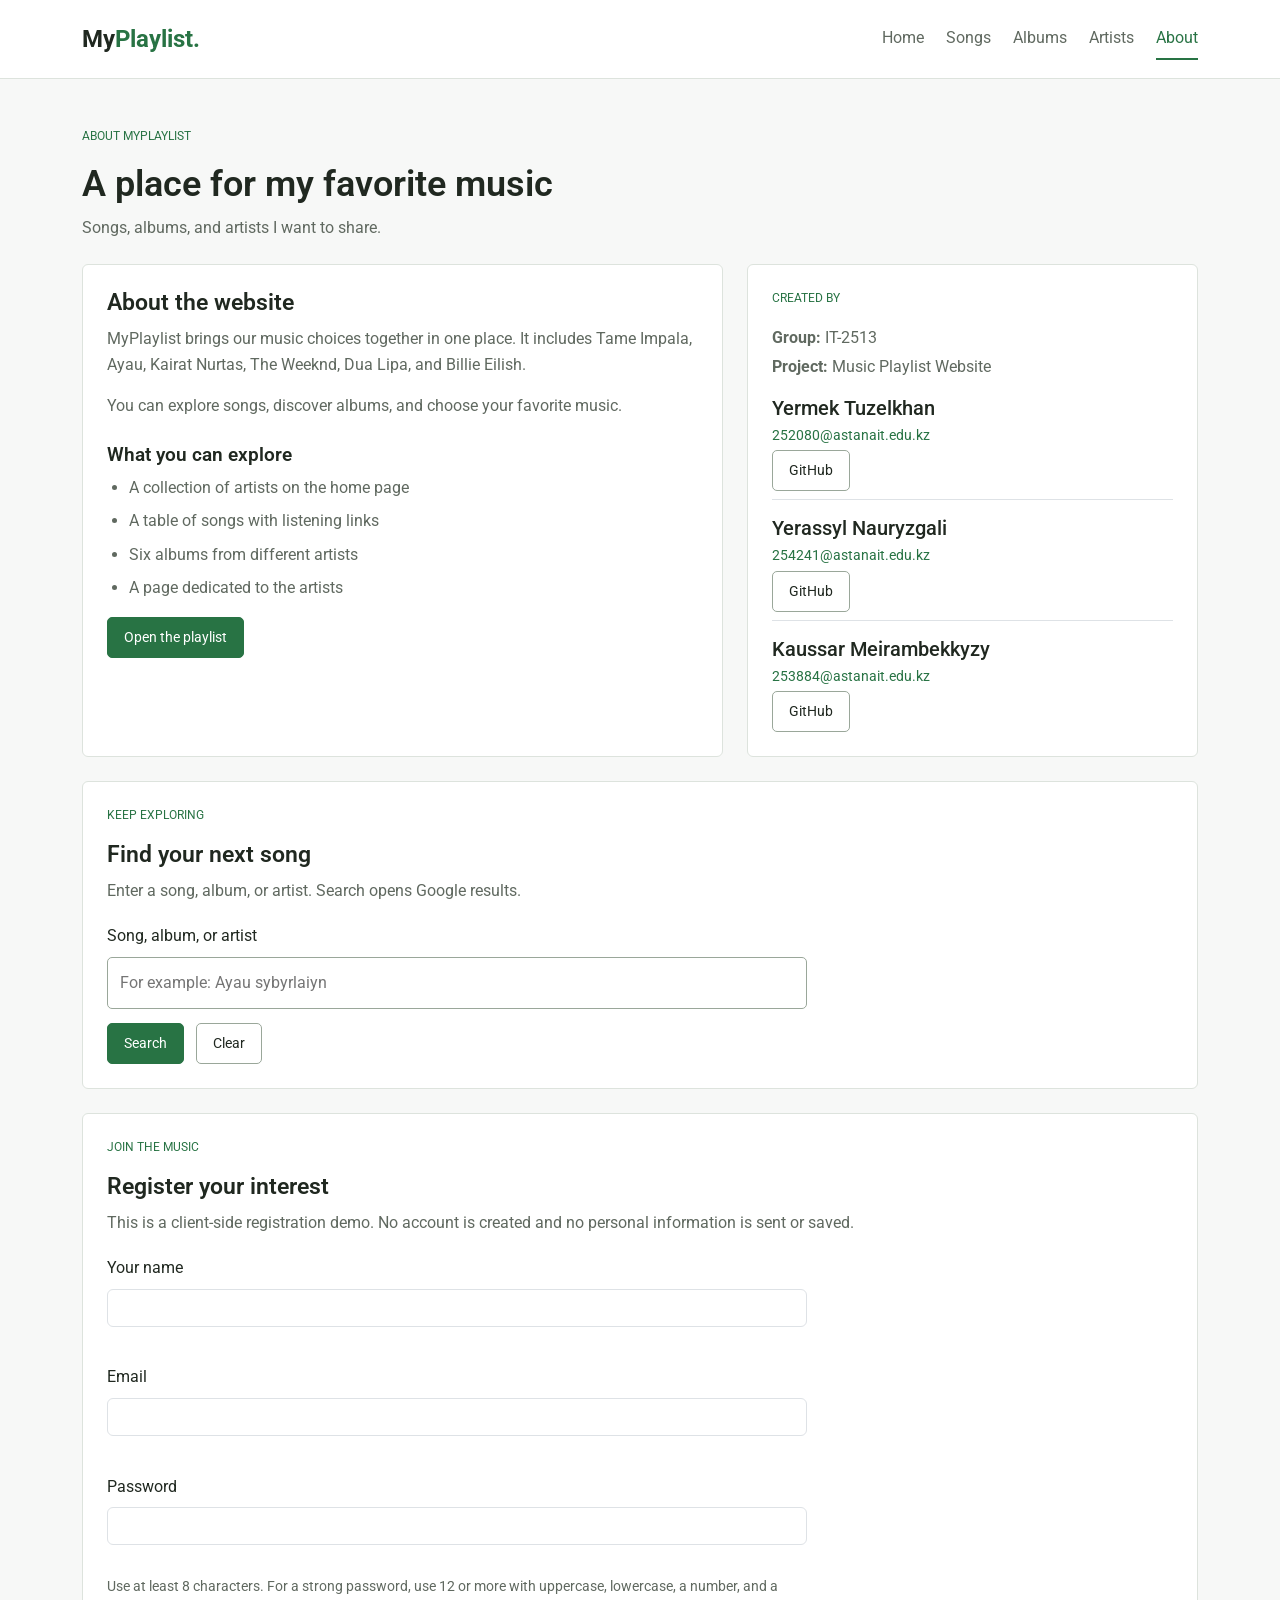
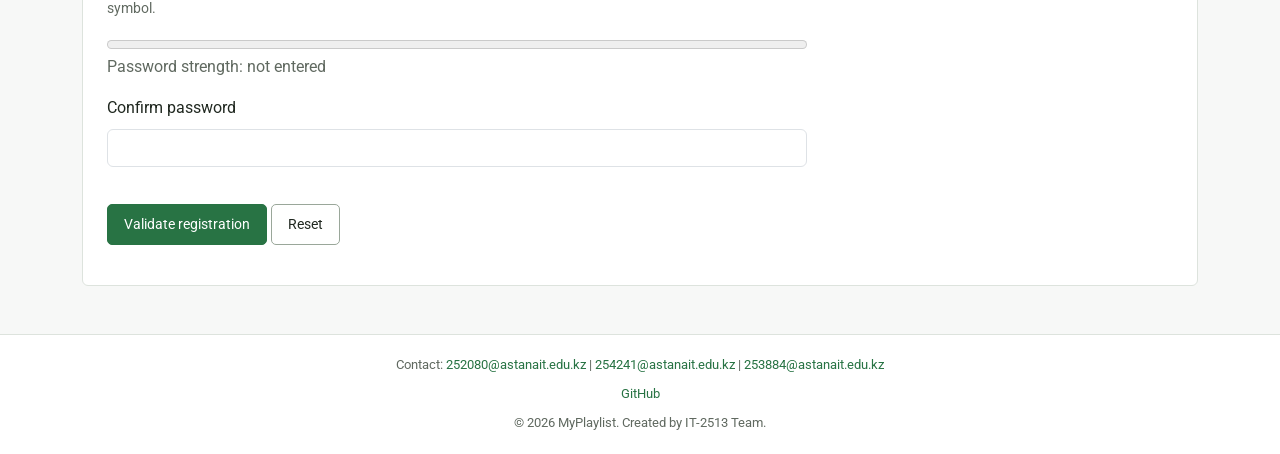
==== about.html @ 62b5f439 "first commit" ====
<!DOCTYPE html>
<html lang="en">
    <head>
        <meta charset="UTF-8">
        <meta name="viewport" content="width=device-width, initial-scale=1.0">
        <title> About | MyPlaylist </title>
        <link href="https://cdn.jsdelivr.net/npm/bootstrap@5.3.0/dist/css/bootstrap.min.css" rel="stylesheet">
        <link href="https://fonts.googleapis.com/css2?family=Roboto:wght@400;500;600;700&amp;display=swap" rel="stylesheet">
        <link href="css/style.css" rel="stylesheet">
        <link href="css/about.css" rel="stylesheet">
    <link href="css/endterm.css" rel="stylesheet">
</head>
    <body>
        <header class="header">
            <div class="container header-container">
                <a href="index.html" class="logo"> My<span>Playlist.</span> </a>
                <nav>
                    <ul class="nav-links">
                        <li>
                            <a href="index.html"> Home </a>
                        </li>
                        <li>
                            <a href="songs.html"> Songs </a>
                        </li>
                        <li>
                            <a href="albums.html"> Albums </a>
                        </li>
                        <li>
                            <a href="artists.html"> Artists </a>
                        </li>
                        <li>
                            <a href="about.html" class="active"> About </a>
                        </li>
                    </ul>
                </nav>
            </div>
        </header>
        <main class="container my-5">
            <section class="page-heading">
                <p class="small-title"> ABOUT MYPLAYLIST </p>
                <h1> A place for my favorite music </h1>
                <p> Songs, albums, and artists I want to share. </p>
            </section>
            <div class="row g-4">
                <div class="col-12 col-lg-7">
                    <section class="panel h-100">
                        <h2> About the website </h2>
                        <p> MyPlaylist brings our music choices together in one place. It includes Tame Impala, Ayau, Kairat Nurtas, The Weeknd, Dua Lipa, and Billie Eilish. </p>
                        <p> You can explore songs, discover albums, and choose your favorite music. </p>
                        <h3 class="mt-4"> What you can explore </h3>
                        <ul class="track-list">
                            <li>
                                A collection of artists on the home page
                            </li>
                            <li>
                                A table of songs with listening links
                            </li>
                            <li>
                                Six albums from different artists
                            </li>
                            <li>
                                A page dedicated to the artists
                            </li>
                        </ul>
                        <a href="songs.html" class="btn music-btn"> Open the playlist </a>
                    </section>
                </div>
                <div class="col-12 col-lg-5">
                    <aside class="panel h-100">
                        <p class="small-title"> CREATED BY </p>
                        <p class="mb-1"><strong>Group:</strong> IT-2513</p>
                        <p class="mb-3"><strong>Project:</strong> Music Playlist Website</p>
                        
                        
                        <div class="creator-item mb-3 pb-2 border-bottom">
                            <h5 class="mb-1">Yermek Tuzelkhan</h5>
                            <p class="mb-1 small text-muted">
                                <a href="mailto:252080@astanait.edu.kz">252080@astanait.edu.kz</a>
                            </p>
                            <a href="https://github.com/yTuzelkhan" target="_blank" rel="noopener noreferrer" class="btn btn-sm second-btn">GitHub</a>
                        </div>

                        
                        <div class="creator-item mb-3 pb-2 border-bottom">
                            <h5 class="mb-1">Yerassyl Nauryzgali</h5>
                            <p class="mb-1 small text-muted">
                                <a href="mailto:254241@astanait.edu.kz">254241@astanait.edu.kz</a>
                            </p>
                            <a href="https://github.com/Yerassyl077" target="_blank" rel="noopener noreferrer" class="btn btn-sm second-btn">GitHub</a>
                        </div>

                        
                        <div class="creator-item">
                            <h5 class="mb-1">Kaussar Meirambekkyzy</h5>
                            <p class="mb-1 small text-muted">
                                <a href="mailto:253884@astanait.edu.kz">253884@astanait.edu.kz</a>
                            </p>
                            <a href="https://github.com/meirambekkausar" target="_blank" rel="noopener noreferrer" class="btn btn-sm second-btn">GitHub</a>
                        </div>
                    </aside>
                </div>
            </div>
            <section class="panel section mt-4" id="music-search">
                <p class="small-title"> KEEP EXPLORING </p>
                <h2> Find your next song </h2>
                <p>Enter a song, album, or artist. Search opens Google results.</p>
                <form action="https://www.google.com/search" method="get">
                    <label for="search_query"> Song, album, or artist </label>
                    <input type="search" id="search_query" name="q" placeholder="For example: Ayau sybyrlaiyn" required>
                    <div class="form-buttons">
                        <button type="submit" class="btn music-btn"> Search </button>
                        <button type="reset" class="btn second-btn"> Clear </button>
                    </div>
                </form>
            </section>
        <section class="panel section mt-4" id="registration"><p class="small-title">JOIN THE MUSIC</p><h2>Register your interest</h2><p>This is a client-side registration demo. No account is created and no personal information is sent or saved.</p>
<form id="registration-form" novalidate><div class="mb-3"><label class="form-label" for="reg-name">Your name</label><input class="form-control" id="reg-name" name="name" type="text" autocomplete="name" required maxlength="100" aria-describedby="name-feedback"><div id="name-feedback" class="field-feedback" aria-live="polite"></div></div><div class="mb-3"><label class="form-label" for="reg-email">Email</label><input class="form-control" id="reg-email" name="email" type="email" autocomplete="email" required maxlength="254" aria-describedby="email-feedback"><div id="email-feedback" class="field-feedback" aria-live="polite"></div></div><div class="mb-3"><label class="form-label" for="reg-password">Password</label><input class="form-control" id="reg-password" name="password" type="password" autocomplete="new-password" required maxlength="128" aria-describedby="password-help password-strength password-feedback"><div id="password-feedback" class="field-feedback" aria-live="polite"></div><p id="password-help" class="small mt-2">Use at least 8 characters. For a strong password, use 12 or more with uppercase, lowercase, a number, and a symbol.</p><meter id="password-meter" min="0" max="3" value="0" aria-label="Password strength"></meter><p id="password-strength" aria-live="polite">Password strength: not entered</p></div><div class="mb-3"><label class="form-label" for="reg-confirm">Confirm password</label><input class="form-control" id="reg-confirm" name="confirm" type="password" autocomplete="new-password" required maxlength="128" aria-describedby="confirm-feedback"><div id="confirm-feedback" class="field-feedback" aria-live="polite"></div></div><button class="btn music-btn" type="submit">Validate registration</button> <button class="btn second-btn" type="reset">Reset</button><p id="registration-status" class="mt-3 mb-0" role="status"></p></form></section>
</main>
        <footer class="footer">
            <div class="container">
                <p> Contact: <a href="mailto:252080@astanait.edu.kz">252080@astanait.edu.kz</a> | <a href="mailto:254241@astanait.edu.kz">254241@astanait.edu.kz</a> | <a href="mailto:253884@astanait.edu.kz">253884@astanait.edu.kz</a> </p>
                <div class="social-links">
                    <a href="https://github.com/yTuzelkhan" target="_blank" rel="noopener noreferrer"> GitHub </a>
                </div>
                <p class="mb-0 text-center"> &copy; 2026 MyPlaylist. Created by IT-2513 Team. </p>
            </div>
        </footer>
    <script src="https://code.jquery.com/jquery-3.7.1.min.js"></script>
<script src="js/script.js"></script>
</body>
</html>
---- css/style.css ----
:root {
    --main-color: #287344;
    --text-color: #202820;
    --muted-color: #606960;
}

* {
    box-sizing: border-box;
}

body {
    margin: 0;
    font-family: "Roboto", Arial, sans-serif;
    background: #f7f8f7;
    color: var(--text-color);
    line-height: 1.6;
    min-height: 100vh;
    display: flex;
    flex-direction: column;
}

main {
    flex: 1;
}

a {
    color: var(--main-color);
    text-decoration: none;
}

a:hover {
    color: #1c5431;
    text-decoration: underline;
}

a:focus, button:focus, input:focus {
    outline: 3px solid var(--main-color);
    outline-offset: 4px;
}

h1 {
    font-size: 36px;
}

h2 {
    font-size: 23px;
}

h3 {
    font-size: 19px;
}

h1, h2, h3 {
    font-weight: 600;
    line-height: 1.25;
}

p {
    color: var(--muted-color);
}

.header {
    background: white;
    border-bottom: 1px solid #dde3dd;
    padding: 18px 0;
}

.header-container {
    display: flex;
    justify-content: space-between;
    align-items: center;
    gap: 20px;
}

.logo {
    color: var(--text-color);
    font-size: 24px;
    font-weight: bold;
}

.logo span {
    color: var(--main-color);
}

.nav-links {
    display: flex;
    gap: 22px;
    list-style: none;
    padding: 0;
    margin: 0;
    flex-wrap: wrap;
}

.nav-links a {
    color: var(--muted-color);
    padding: 7px 0;
    display: inline-block;
}

.nav-links .active {
    color: var(--main-color);
    border-bottom: 2px solid;
}

.btn {
    font-size: 14px;
    padding: 9px 16px;
    border-radius: 5px;
}

.music-btn {
    background: var(--main-color);
    color: white;
    border: 1px solid var(--main-color);
}

.music-btn:hover {
    background: #1c5431;
    color: white;
    text-decoration: none;
}

.second-btn {
    border: 1px solid #9aa79a;
    color: var(--text-color);
}

.second-btn:hover {
    background: #edf2ed;
}

.section {
    margin-top: 32px;
}

.page-heading {
    margin-bottom: 24px;
}

.panel {
    background: white;
    border: 1px solid #dde3dd;
    border-radius: 6px;
    padding: 24px;
}

.footer {
    border-top: 1px solid #dde3dd;
    padding: 20px 0;
    text-align: center;
    font-size: 13px;
    background: white;
}

.footer p {
    margin-bottom: 8px;
}

.social-links {
    display: flex;
    justify-content: center;
    gap: 20px;
    margin-bottom: 8px;
}

@media (max-width: 991px) {
    .header-container {
        flex-direction: column;
        gap: 10px;
    }
}

@media (max-width: 575px) {
    .nav-links {
        justify-content: center;
        gap: 14px;
        font-size: 14px;
    }

    h1 {
        font-size: 30px;
    }

    .panel {
        padding: 16px;
    }
}
---- css/about.css ----
.small-title {
    color: var(--main-color);
    font-size: 12px;
}

.track-list {
    padding-left: 22px;
    color: var(--muted-color);
}

.track-list li {
    margin: 8px 0;
}

form {
    max-width: 700px;
    margin-top: 20px;
}

label {
    display: block;
    margin-bottom: 8px;
}

input {
    width: 100%;
    padding: 12px;
    border: 1px solid #9aa79a;
    border-radius: 5px;
    font: inherit;
}

.form-buttons {
    display: flex;
    gap: 12px;
    margin-top: 14px;
}
---- css/endterm.css ----
.filter-buttons { display:flex; flex-wrap:wrap; gap:8px; }
.form-control, .form-select { max-width:100%; }
.table-actions { display:flex; gap:8px; }
.delete-btn { border:1px solid #a92727; color:#a92727; }
.delete-btn:hover { background:#a92727; color:white; }
.error-text, .field-feedback.error-text { color:#a42020; }
.field-feedback { font-size:.9rem; color:#226339; min-height:1.5em; }
meter { display:block; width:100%; height:18px; }
.gallery-trigger { display:block; padding:0; border:0; width:100%; background:transparent; cursor:zoom-in; overflow:hidden; }
.gallery-trigger img { transition:transform .2s; }
.gallery-trigger:hover img { transform:scale(1.035); }
#album-gallery { display:flex; flex-wrap:wrap; margin-left:0; margin-right:0; }
#album-gallery .music-card { padding:0; margin-top:0; }
#album-gallery { gap:24px; }
#album-gallery .col { flex:0 0 calc(33.333% - 16px); width:calc(33.333% - 16px); }
dialog { border:0; border-radius:10px; padding:24px; width:min(700px,94vw); max-height:94vh; overflow:auto; }
dialog::backdrop { background:rgba(10,20,12,.85); }
.lightbox-content { display:flex; flex-direction:column; gap:16px; }
#close-lightbox { align-self:flex-end; }
#lightbox-image { width:100%; height: min(55vh,500px); object-fit:contain; background:#edf2ed; }
#lightbox-caption { text-align:center; padding:12px; }
.gallery-open { overflow:hidden; }
caption { caption-side:top; }
@media(max-width:991px) { #album-gallery .col { flex-basis:calc(50% - 12px); width:calc(50% - 12px); } }
@media(max-width:575px) { #album-gallery .col { flex-basis:100%; width:100%; } .table-actions { flex-direction:column; } dialog { padding:16px; } }
@media(prefers-reduced-motion:reduce) { .gallery-trigger img { transition:none; } }
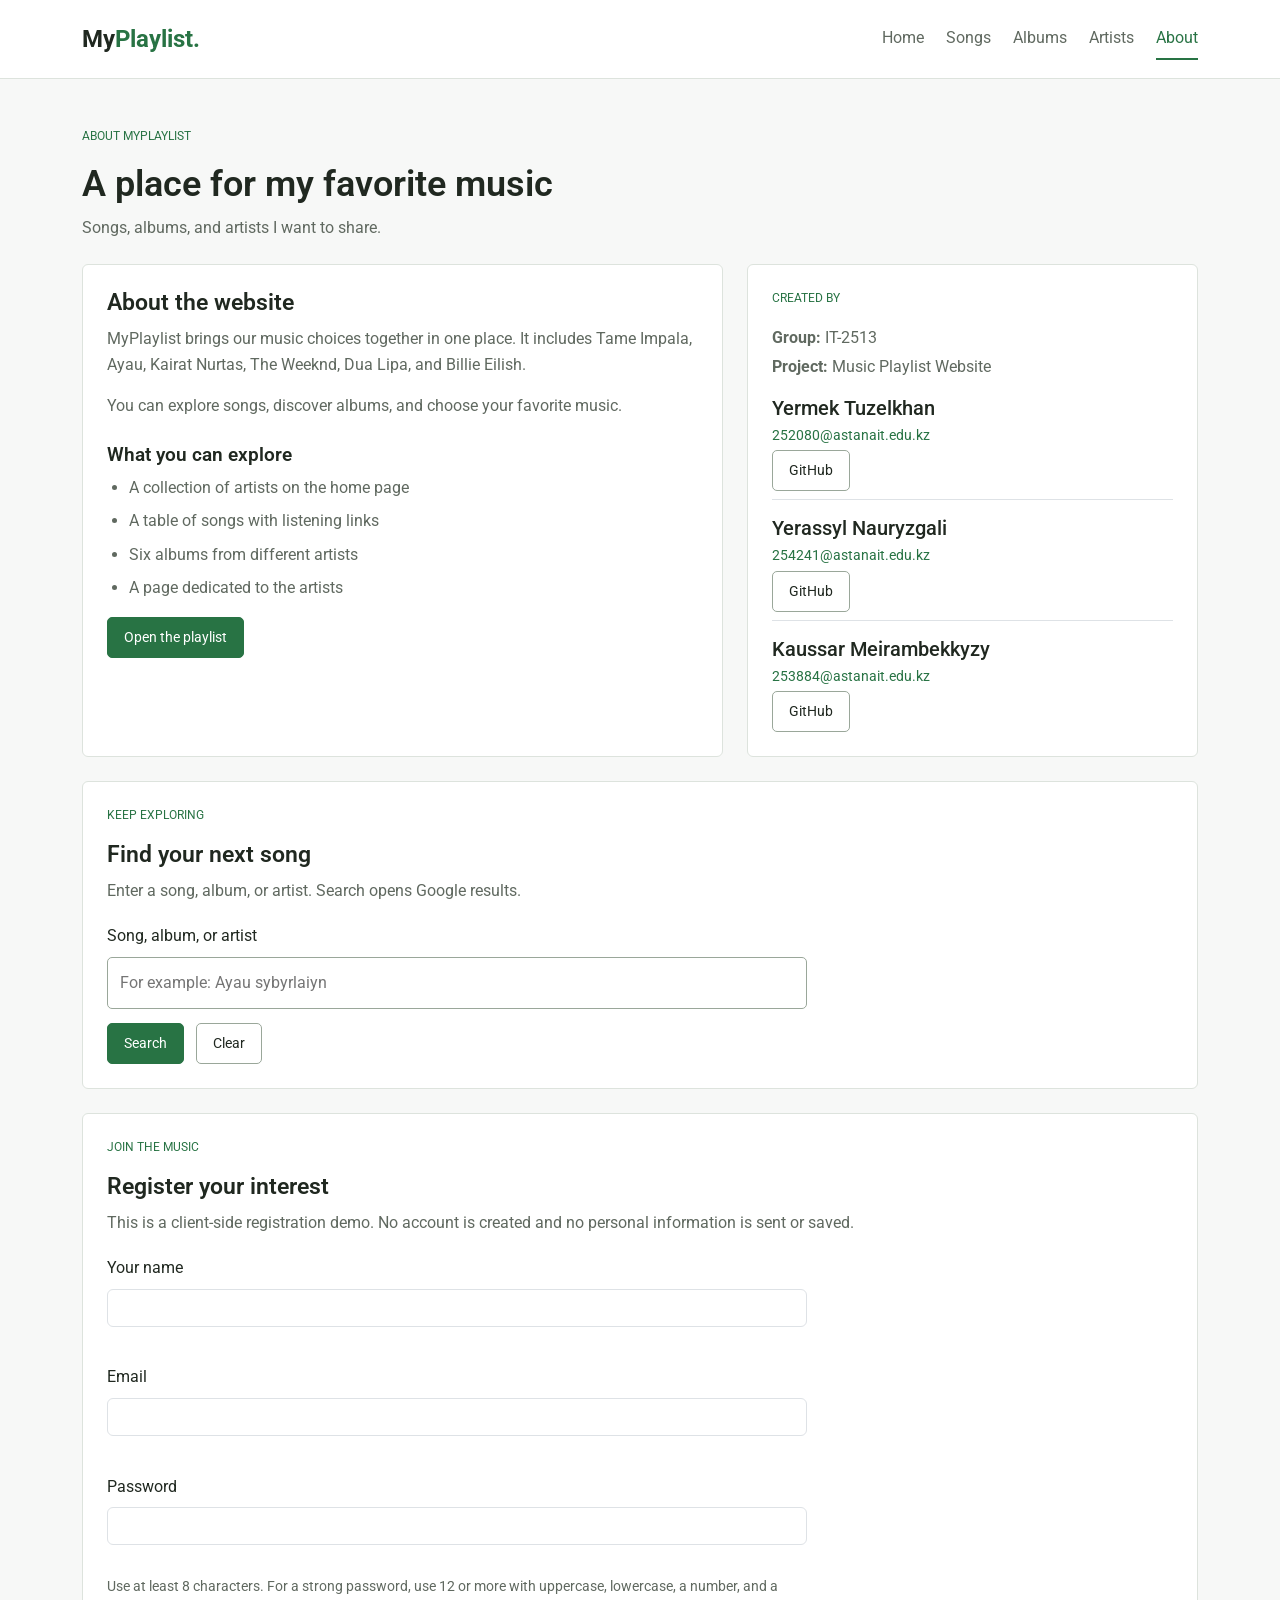
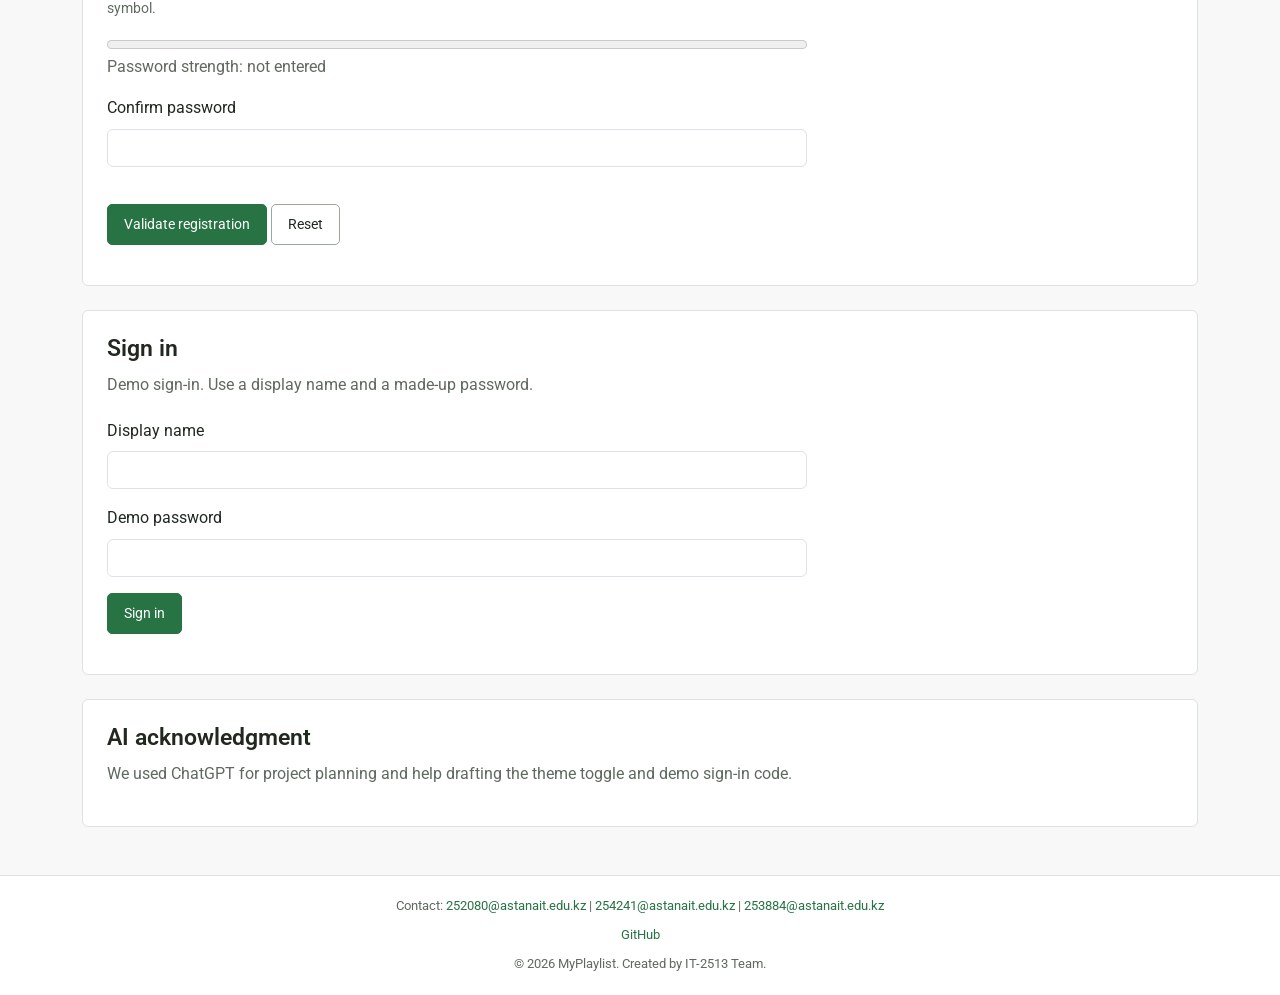
==== commit 2998af04: "Add demo sign-in form and AI acknowledgment" ====
--- a/about.html
+++ b/about.html
@@ -115,6 +115,29 @@
             </section>
         <section class="panel section mt-4" id="registration"><p class="small-title">JOIN THE MUSIC</p><h2>Register your interest</h2><p>This is a client-side registration demo. No account is created and no personal information is sent or saved.</p>
 <form id="registration-form" novalidate><div class="mb-3"><label class="form-label" for="reg-name">Your name</label><input class="form-control" id="reg-name" name="name" type="text" autocomplete="name" required maxlength="100" aria-describedby="name-feedback"><div id="name-feedback" class="field-feedback" aria-live="polite"></div></div><div class="mb-3"><label class="form-label" for="reg-email">Email</label><input class="form-control" id="reg-email" name="email" type="email" autocomplete="email" required maxlength="254" aria-describedby="email-feedback"><div id="email-feedback" class="field-feedback" aria-live="polite"></div></div><div class="mb-3"><label class="form-label" for="reg-password">Password</label><input class="form-control" id="reg-password" name="password" type="password" autocomplete="new-password" required maxlength="128" aria-describedby="password-help password-strength password-feedback"><div id="password-feedback" class="field-feedback" aria-live="polite"></div><p id="password-help" class="small mt-2">Use at least 8 characters. For a strong password, use 12 or more with uppercase, lowercase, a number, and a symbol.</p><meter id="password-meter" min="0" max="3" value="0" aria-label="Password strength"></meter><p id="password-strength" aria-live="polite">Password strength: not entered</p></div><div class="mb-3"><label class="form-label" for="reg-confirm">Confirm password</label><input class="form-control" id="reg-confirm" name="confirm" type="password" autocomplete="new-password" required maxlength="128" aria-describedby="confirm-feedback"><div id="confirm-feedback" class="field-feedback" aria-live="polite"></div></div><button class="btn music-btn" type="submit">Validate registration</button> <button class="btn second-btn" type="reset">Reset</button><p id="registration-status" class="mt-3 mb-0" role="status"></p></form></section>
+            <section class="panel mt-4" id="sign-in">
+    <h2>Sign in</h2>
+    <p>Demo sign-in. Use a display name and a made-up password.</p>
+    <form id="sign-in-form">
+        <div class="mb-3">
+            <label for="sign-in-name" class="form-label">Display name</label>
+            <input id="sign-in-name" class="form-control" type="text"
+                   required minlength="2" maxlength="40">
+        </div>
+        <div class="mb-3">
+            <label for="sign-in-password" class="form-label">Demo password</label>
+            <input id="sign-in-password" class="form-control" type="password"
+                   required minlength="8" maxlength="100" autocomplete="new-password">
+        </div>
+        <button type="submit" class="btn music-btn">Sign in</button>
+    </form>
+    <p id="sign-in-status" class="mt-3 mb-0" role="status"></p>
+</section>
+
+<section class="panel mt-4">
+    <h2>AI acknowledgment</h2>
+    <p>We used ChatGPT for project planning and help drafting the theme toggle and demo sign-in code.</p>
+</section>
 </main>
         <footer class="footer">
             <div class="container">
--- a/css/endterm.css
+++ b/css/endterm.css
@@ -25,3 +25,101 @@
 @media(max-width:991px) { #album-gallery .col { flex-basis:calc(50% - 12px); width:calc(50% - 12px); } }
 @media(max-width:575px) { #album-gallery .col { flex-basis:100%; width:100%; } .table-actions { flex-direction:column; } dialog { padding:16px; } }
 @media(prefers-reduced-motion:reduce) { .gallery-trigger img { transition:none; } }
+#lightbox-image {
+  cursor: zoom-in;
+  transition: transform 0.25s ease-in-out;
+}
+
+#lightbox-image.zoomed {
+  cursor: zoom-out;
+  transform: scale(1.25);
+  box-shadow: 0 10px 30px rgba(0, 0, 0, 0.4);
+}
+
+.gallery-trigger {
+  border: none;
+  background: transparent;
+  padding: 0;
+  border-radius: 8px;
+  overflow: hidden;
+  display: block;
+}
+
+.gallery-trigger img {
+  transition: transform 0.3s ease, filter 0.3s ease;
+}
+
+.gallery-trigger:hover img {
+  transform: scale(1.05);
+  filter: brightness(1.08);
+}
+.account-controls {
+    display: flex;
+    flex-wrap: wrap;
+    align-items: center;
+    justify-content: center;
+    gap: 8px;
+}
+
+.account-controls [hidden] {
+    display: none !important;
+}
+
+html[data-bs-theme="dark"] {
+    color-scheme: dark;
+    --main-color: #8fdda9;
+    --text-color: #ecf3ed;
+    --muted-color: #b5c7b9;
+    --dark-surface: #1c2921;
+    --dark-border: #425648;
+}
+
+html[data-bs-theme="dark"] body {
+    background: #111a15;
+}
+
+[data-bs-theme="dark"] :is(.header, .footer, .panel, .music-card, dialog) {
+    background-color: var(--dark-surface);
+    color: var(--text-color);
+    border-color: var(--dark-border);
+}
+
+[data-bs-theme="dark"] :is(#home, .song-table td, .song-table th) {
+    border-color: var(--dark-border);
+}
+
+[data-bs-theme="dark"] :is(.playlist-count, .song-table th, .song-table tr:nth-child(even), #lightbox-image) {
+    background-color: #26392e;
+}
+
+[data-bs-theme="dark"] :is(.song-table tr:hover, .second-btn:hover) {
+    background-color: #30483a;
+    color: var(--text-color);
+}
+
+[data-bs-theme="dark"] a:hover {
+    color: #b4efc8;
+}
+
+[data-bs-theme="dark"] .music-btn {
+    background: #8fdda9;
+    border-color: #8fdda9;
+    color: #102217;
+}
+
+[data-bs-theme="dark"] .music-btn:hover {
+    background: #b4efc8;
+    color: #102217;
+}
+
+[data-bs-theme="dark"] .field-feedback {
+    color: #a6e8bc;
+}
+
+[data-bs-theme="dark"] :is(.delete-btn, .error-text, .field-feedback.error-text) {
+    color: #ffb3b3;
+}
+
+[data-bs-theme="dark"] .delete-btn:hover {
+    color: white;
+}
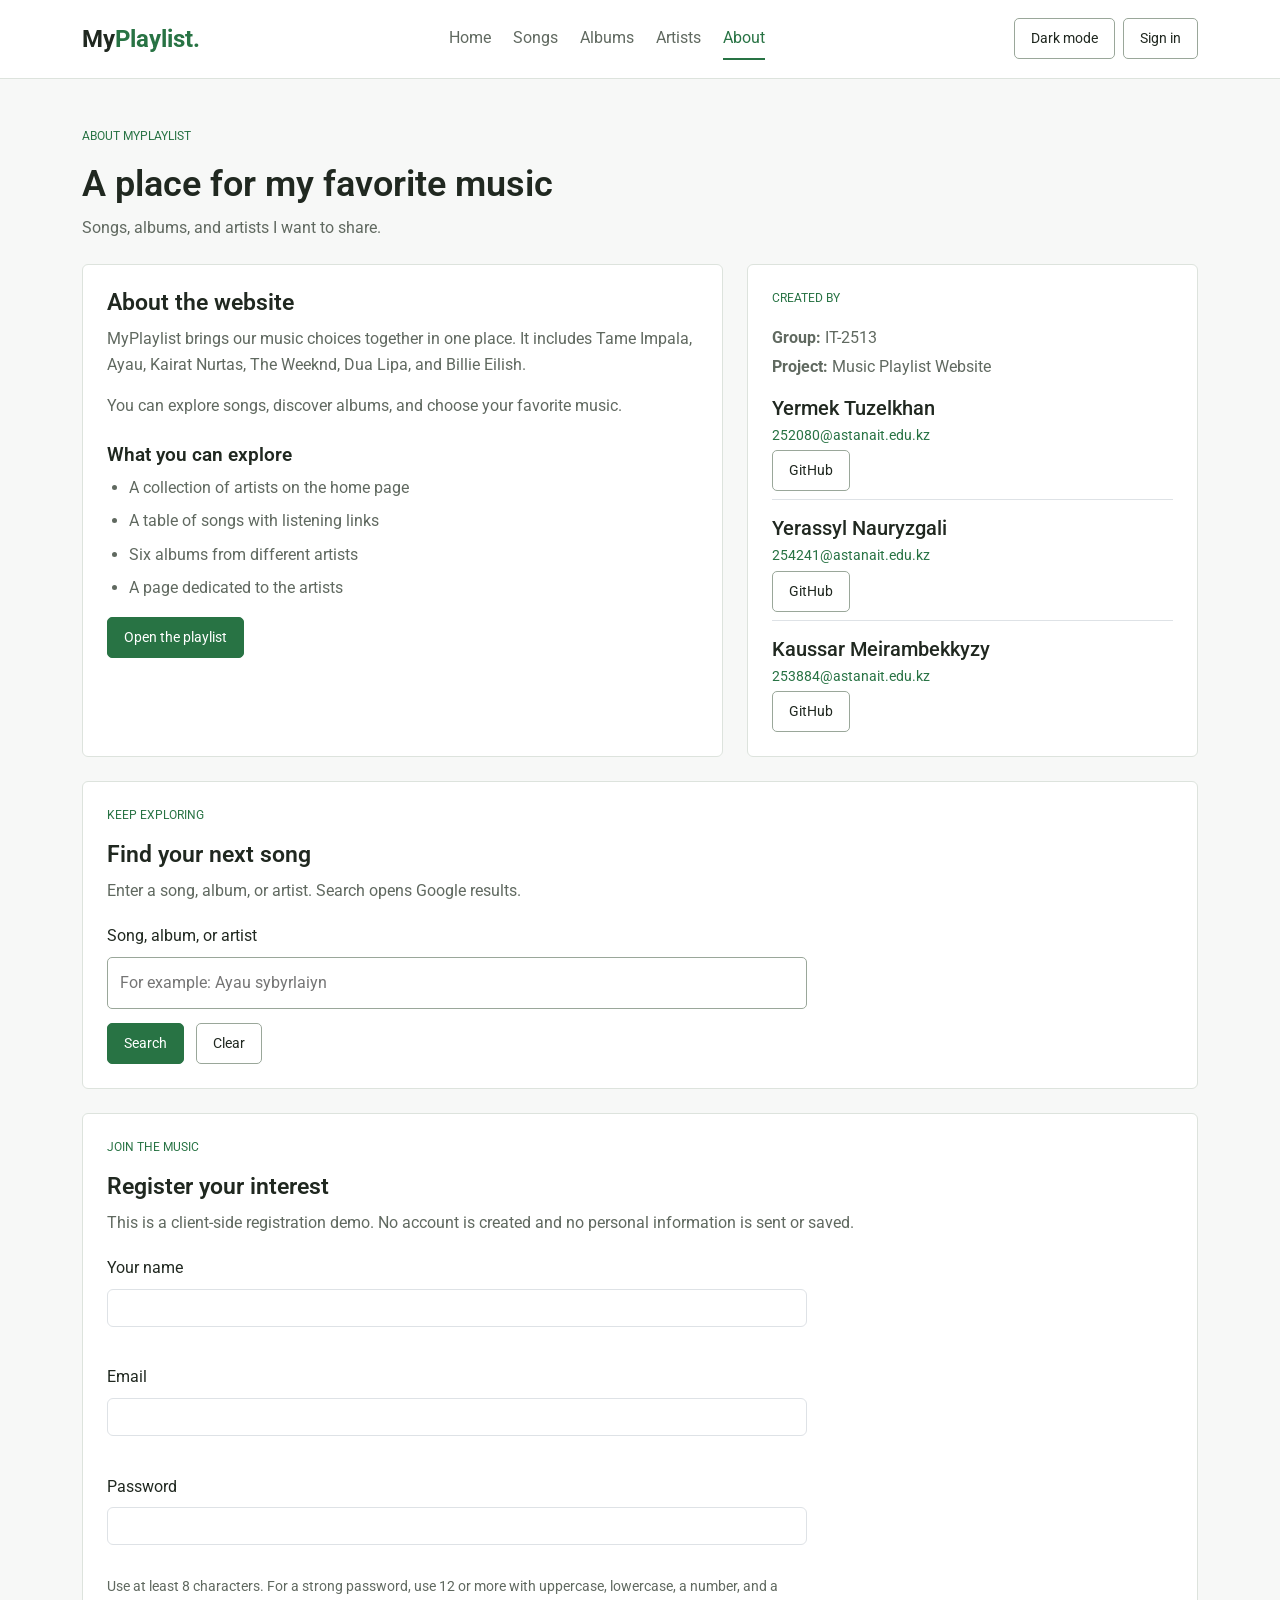
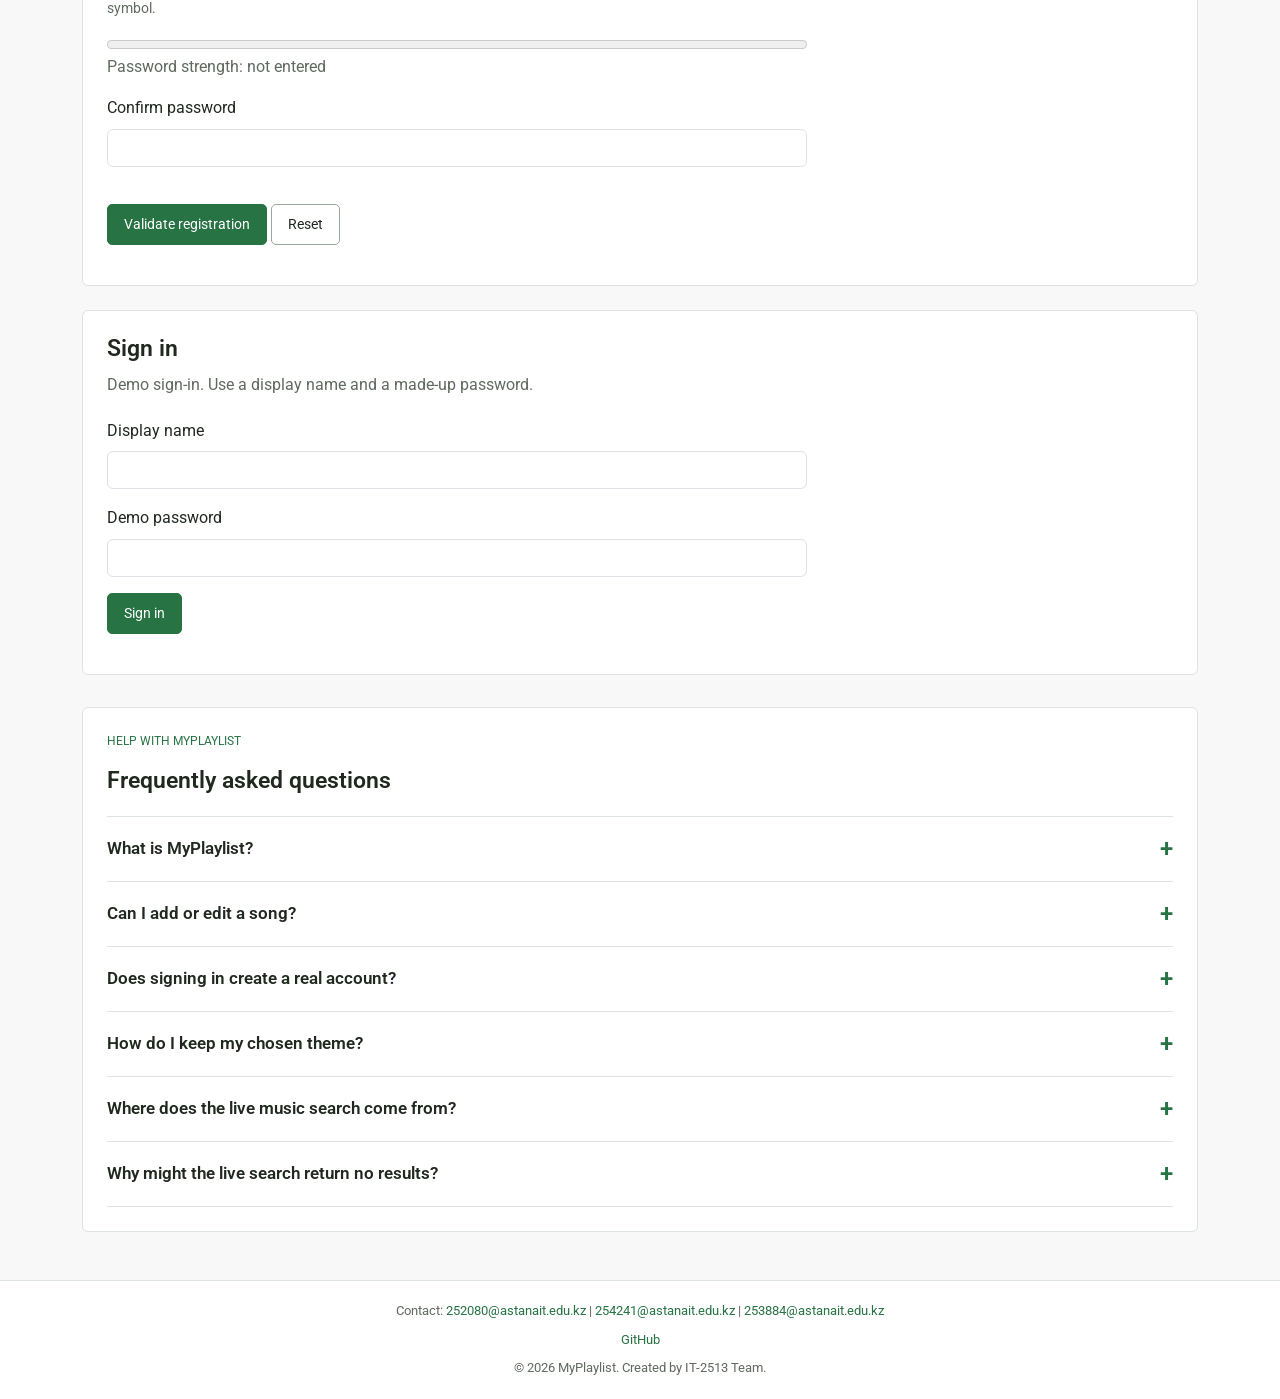
==== commit 72003050: "Обновить README.md, добавить раздел с финальными дополнениями; добавить FAQ в about.html и songs.htm" ====
--- a/about.html
+++ b/about.html
@@ -9,6 +9,7 @@
         <link href="css/style.css" rel="stylesheet">
         <link href="css/about.css" rel="stylesheet">
     <link href="css/endterm.css" rel="stylesheet">
+    <link href="css/final-additions.css" rel="stylesheet">
 </head>
     <body>
         <header class="header">
@@ -133,10 +134,35 @@
     </form>
     <p id="sign-in-status" class="mt-3 mb-0" role="status"></p>
 </section>
-
-<section class="panel mt-4">
-    <h2>AI acknowledgment</h2>
-    <p>We used ChatGPT for project planning and help drafting the theme toggle and demo sign-in code.</p>
+<section class="panel section" id="faq" aria-labelledby="faq-title">
+  <p class="small-title">HELP WITH MYPLAYLIST</p>
+  <h2 id="faq-title">Frequently asked questions</h2>
+  <div class="faq-list">
+    <article class="faq-item">
+      <h3><button class="faq-question" id="faq-question-1" type="button" aria-expanded="false" aria-controls="faq-answer-1">What is MyPlaylist?<span class="faq-indicator" aria-hidden="true">+</span></button></h3>
+      <div class="faq-answer" id="faq-answer-1" role="region" aria-labelledby="faq-question-1"><p>MyPlaylist is our group music project. Explore our favorite songs, browse six artists and album selections, or search the iTunes catalog for something new.</p></div>
+    </article>
+    <article class="faq-item">
+      <h3><button class="faq-question" id="faq-question-2" type="button" aria-expanded="false" aria-controls="faq-answer-2">Can I add or edit a song?<span class="faq-indicator" aria-hidden="true">+</span></button></h3>
+      <div class="faq-answer" id="faq-answer-2" role="region" aria-labelledby="faq-question-2"><p>Yes. Open Songs, choose Add a song, and enter a title, artist, genre, and optional HTTPS listening link. Use Edit or Delete beside a track to change the playlist. These playlist edits last until you reload the page.</p></div>
+    </article>
+    <article class="faq-item">
+      <h3><button class="faq-question" id="faq-question-3" type="button" aria-expanded="false" aria-controls="faq-answer-3">Does signing in create a real account?<span class="faq-indicator" aria-hidden="true">+</span></button></h3>
+      <div class="faq-answer" id="faq-answer-3" role="region" aria-labelledby="faq-question-3"><p>No. This is a browser-only sign-in demonstration. It saves your display name on this device so you stay signed in after refreshing. It does not verify an account or save your demo password. Use a made-up password.</p></div>
+    </article>
+    <article class="faq-item">
+      <h3><button class="faq-question" id="faq-question-4" type="button" aria-expanded="false" aria-controls="faq-answer-4">How do I keep my chosen theme?<span class="faq-indicator" aria-hidden="true">+</span></button></h3>
+      <div class="faq-answer" id="faq-answer-4" role="region" aria-labelledby="faq-question-4"><p>Use Dark mode or Light mode in the header. Your browser saves the selection in localStorage and applies it on every page and after a refresh.</p></div>
+    </article>
+    <article class="faq-item">
+      <h3><button class="faq-question" id="faq-question-5" type="button" aria-expanded="false" aria-controls="faq-answer-5">Where does the live music search come from?<span class="faq-indicator" aria-hidden="true">+</span></button></h3>
+      <div class="faq-answer" id="faq-answer-5" role="region" aria-labelledby="faq-question-5"><p>The Songs page uses the public iTunes Search API. Submit an artist or song title to load real catalog data. Filter the returned results by genre or open a track in Apple Music. A network connection is required for this search.</p></div>
+    </article>
+    <article class="faq-item">
+      <h3><button class="faq-question" id="faq-question-6" type="button" aria-expanded="false" aria-controls="faq-answer-6">Why might the live search return no results?<span class="faq-indicator" aria-hidden="true">+</span></button></h3>
+      <div class="faq-answer" id="faq-answer-6" role="region" aria-labelledby="faq-question-6"><p>The catalog may not include that artist or title in the selected storefront. Try a shorter title or the artist name. If the service is unavailable, a message and Try again button appear; the local playlist still works.</p></div>
+    </article>
+  </div>
 </section>
 </main>
         <footer class="footer">
@@ -150,5 +176,6 @@
         </footer>
     <script src="https://code.jquery.com/jquery-3.7.1.min.js"></script>
 <script src="js/script.js"></script>
+<script src="js/faq.js"></script>
 </body>
 </html>
--- a/css/final-additions.css
+++ b/css/final-additions.css
@@ -0,0 +1,32 @@
+[hidden] { display: none !important; }
+.api-search-form { display: flex; align-items: end; gap: 12px; max-width: 720px; }
+.api-query-field { flex: 1; min-width: 0; }
+.api-filter { max-width: 330px; margin-top: 24px; }
+.api-suggestions { margin-top: 18px; }
+.api-status { margin: 22px 0 16px; }
+.api-results { display: grid; grid-template-columns: repeat(3, minmax(0, 1fr)); gap: 16px; }
+.api-track { padding: 20px; border: 1px solid #dde3dd; border-radius: 6px; display: flex; flex-direction: column; align-items: start; overflow-wrap: anywhere; }
+.api-track h3 { font-size: 19px; }
+.api-track p { margin-bottom: 8px; }
+.api-track .btn { margin-top: auto; }
+.api-artist { color: var(--text-color); font-weight: 500; }
+#discover .small-title { color: var(--main-color); font-size: 12px; }
+#discover :is(input, select, button) { min-height: 42px; }
+#discover button:disabled { cursor: wait; opacity: .65; }
+.faq-list { margin-top: 20px; }
+.faq-item { border-top: 1px solid #dde3dd; }
+.faq-item:last-child { border-bottom: 1px solid #dde3dd; }
+.faq-item h3 { margin: 0; }
+.faq-question { display: flex; justify-content: space-between; align-items: center; gap: 20px; width: 100%; padding: 20px 0; border: 0; background: transparent; color: var(--text-color); text-align: left; font: inherit; font-size: 17px; cursor: pointer; }
+.faq-indicator { color: var(--main-color); font-size: 24px; flex-shrink: 0; line-height: 1; }
+.faq-answer { padding: 0 32px 6px 0; }
+.faq-answer p { margin-bottom: 16px; }
+[data-bs-theme="dark"] :is(.api-track, .faq-item) { border-color: var(--dark-border); }
+@media (max-width: 991px) {
+  .api-results { grid-template-columns: repeat(2, minmax(0, 1fr)); }
+}
+@media (max-width: 575px) {
+  .api-search-form { flex-direction: column; align-items: stretch; }
+  .api-results { grid-template-columns: 1fr; }
+  .faq-question { font-size: 16px; }
+}
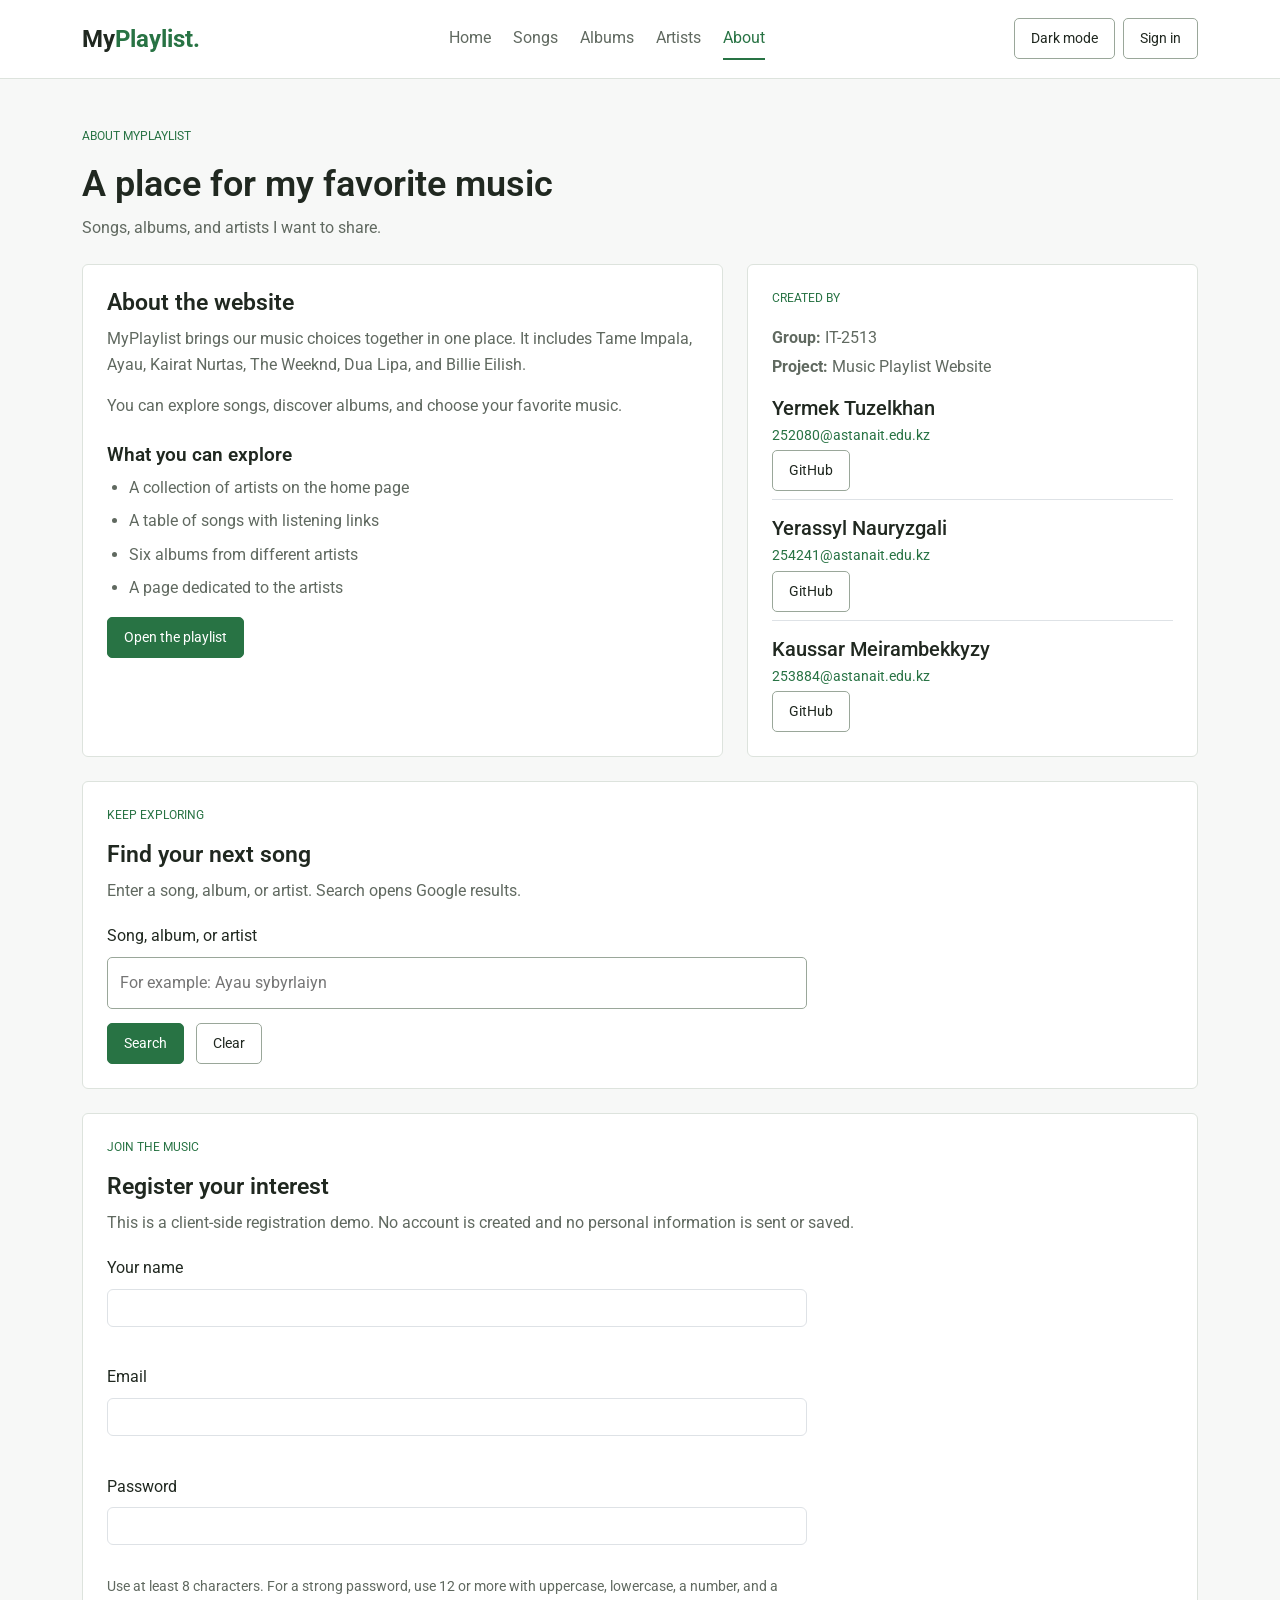
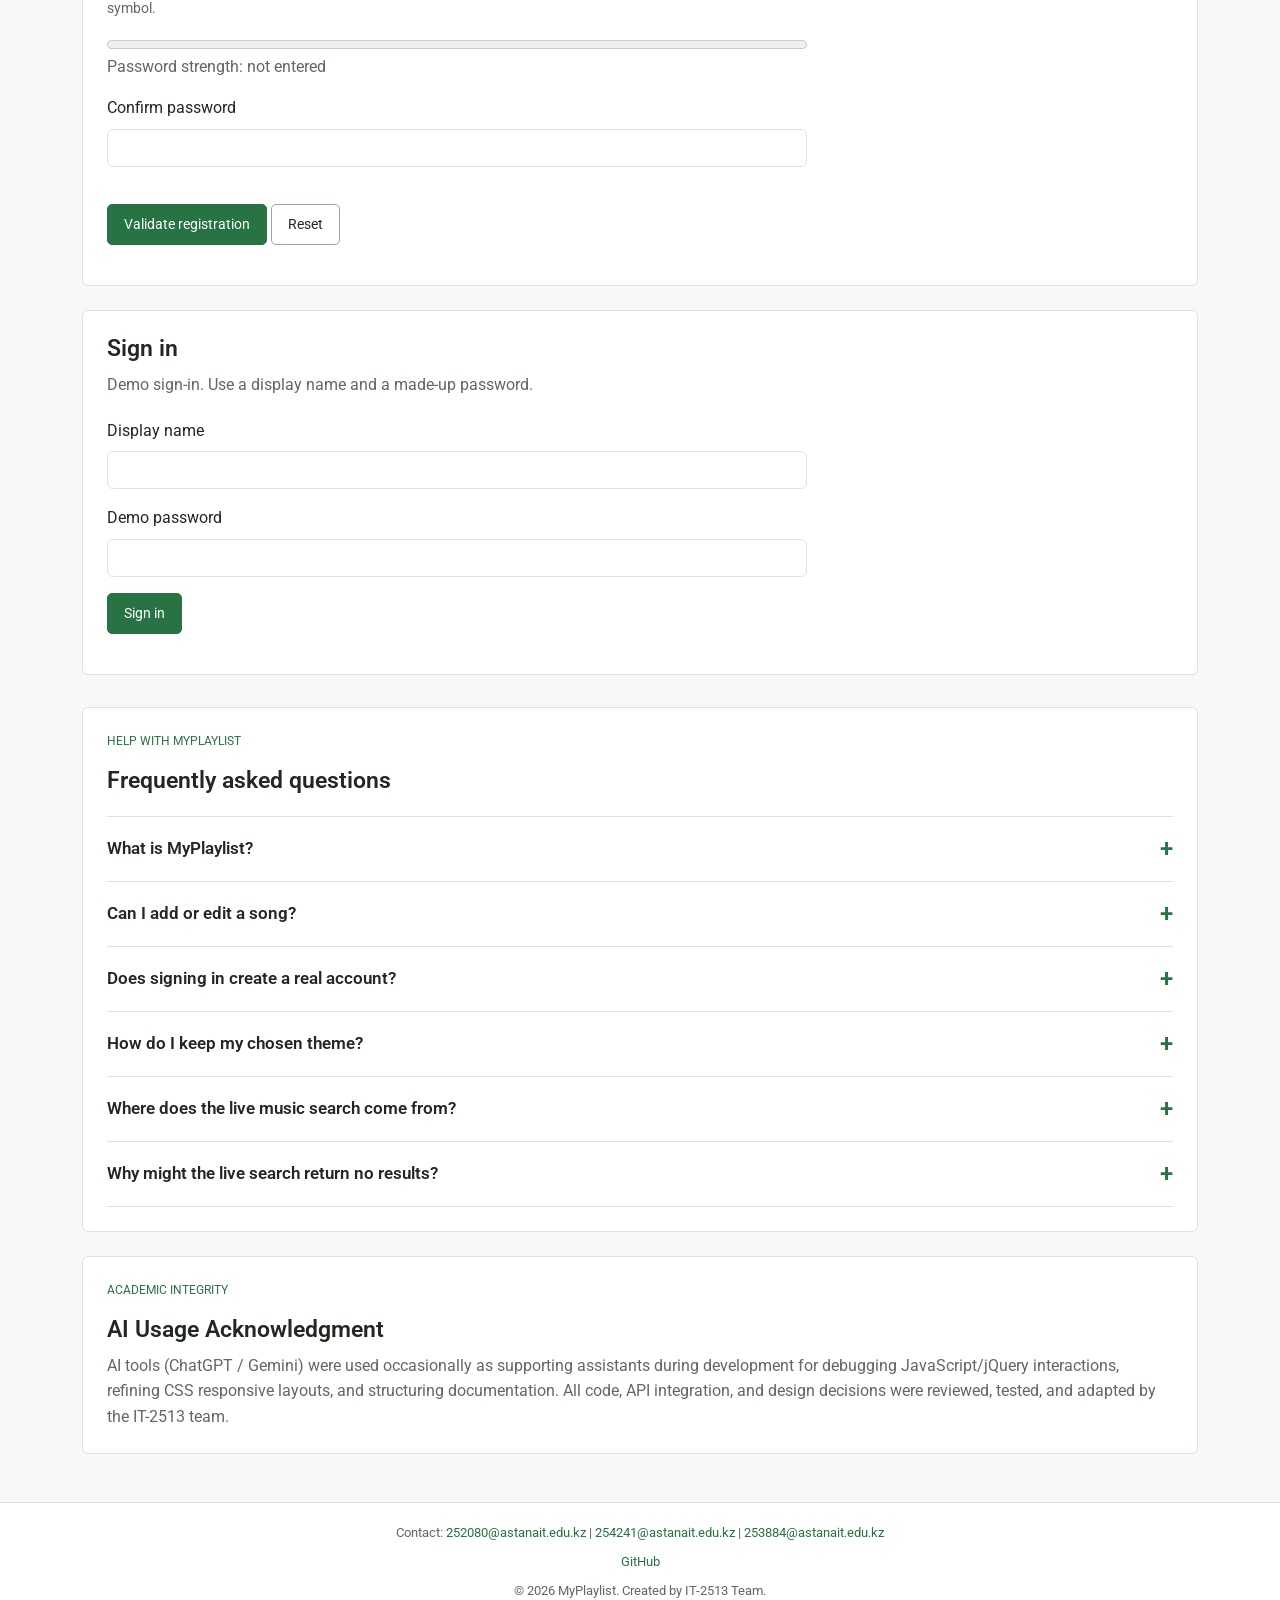
==== commit 340fcb0c: "Update about.html ai acknowledg" ====
--- a/about.html
+++ b/about.html
@@ -164,6 +164,12 @@
     </article>
   </div>
 </section>
+            <section class="panel section mt-4" id="ai-credit">
+  <p class="small-title">ACADEMIC INTEGRITY</p>
+  <h2>AI Usage Acknowledgment</h2>
+  <p class="mb-0">AI tools (ChatGPT / Gemini) were used occasionally as supporting assistants during development for debugging JavaScript/jQuery interactions, refining CSS responsive layouts, and structuring documentation. All code, API integration, and design decisions were reviewed, tested, and adapted by the IT-2513 team.</p>
+</section>
+            
 </main>
         <footer class="footer">
             <div class="container">
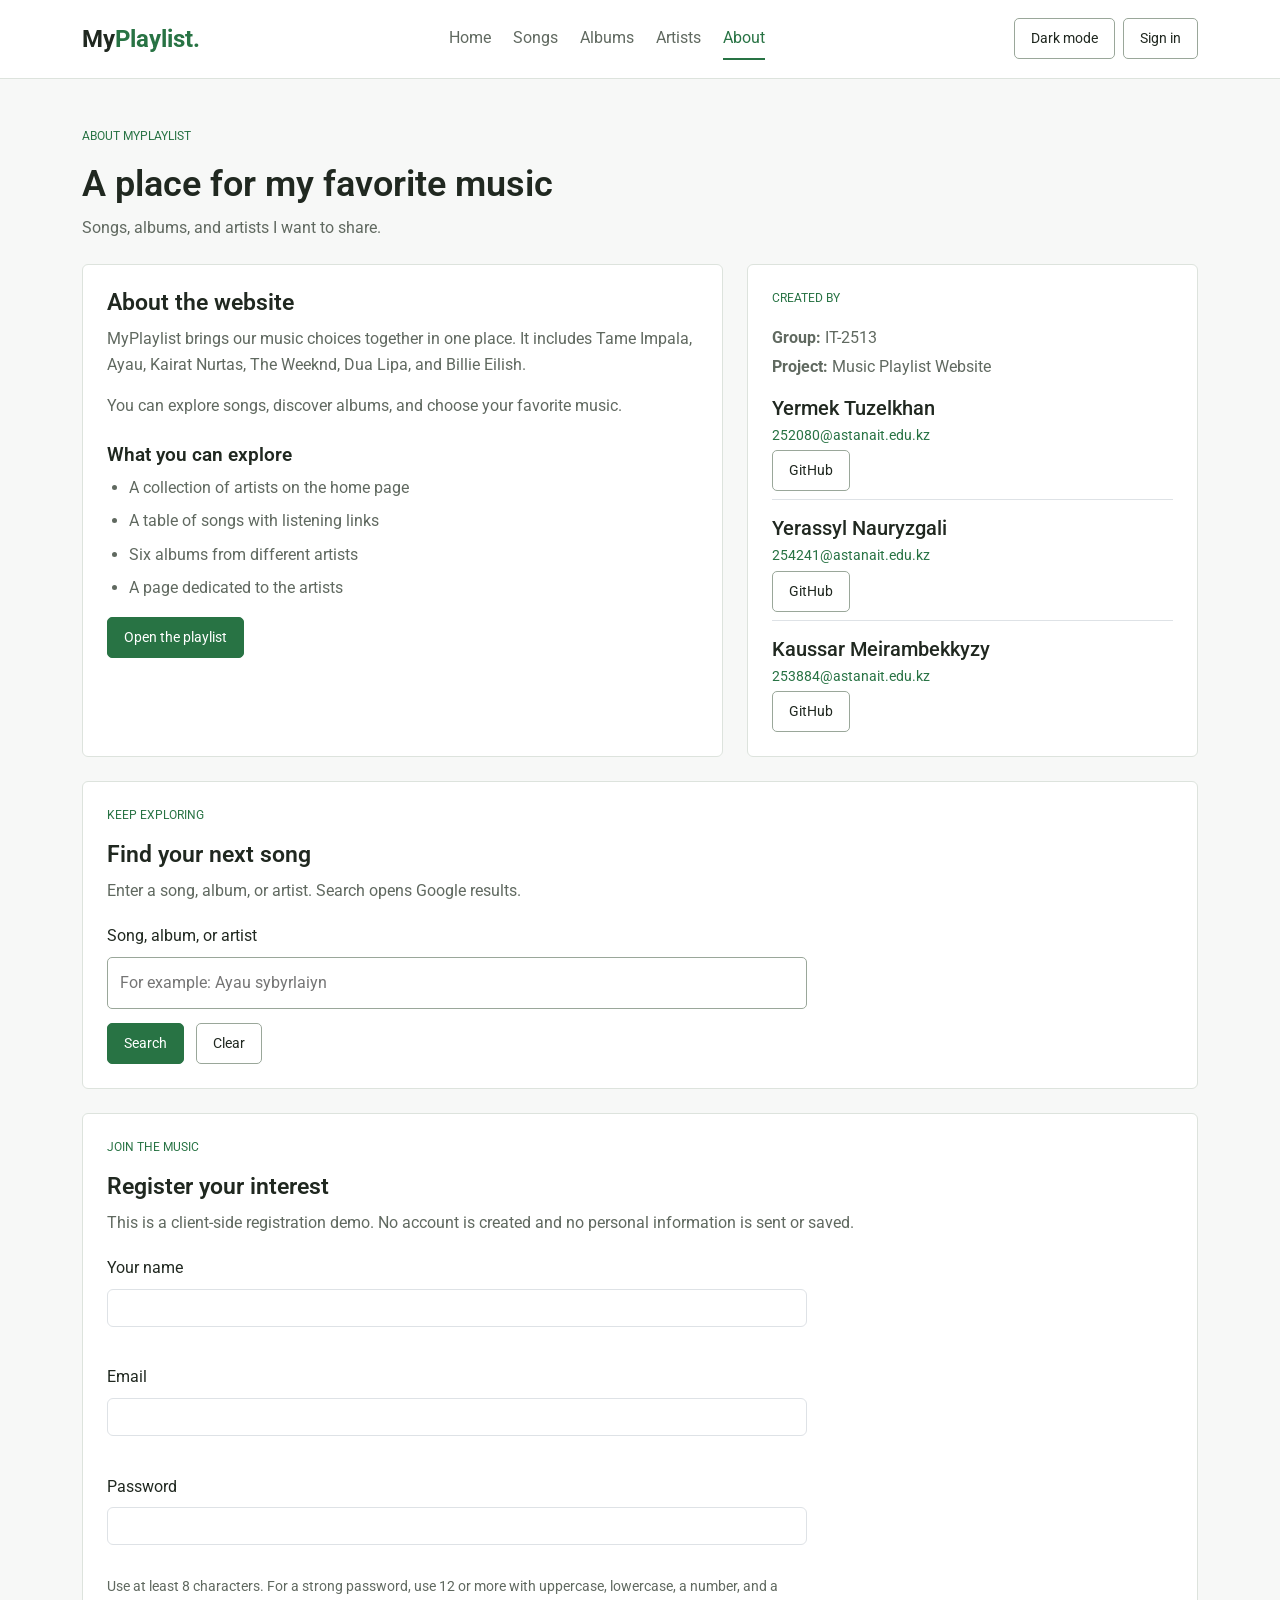
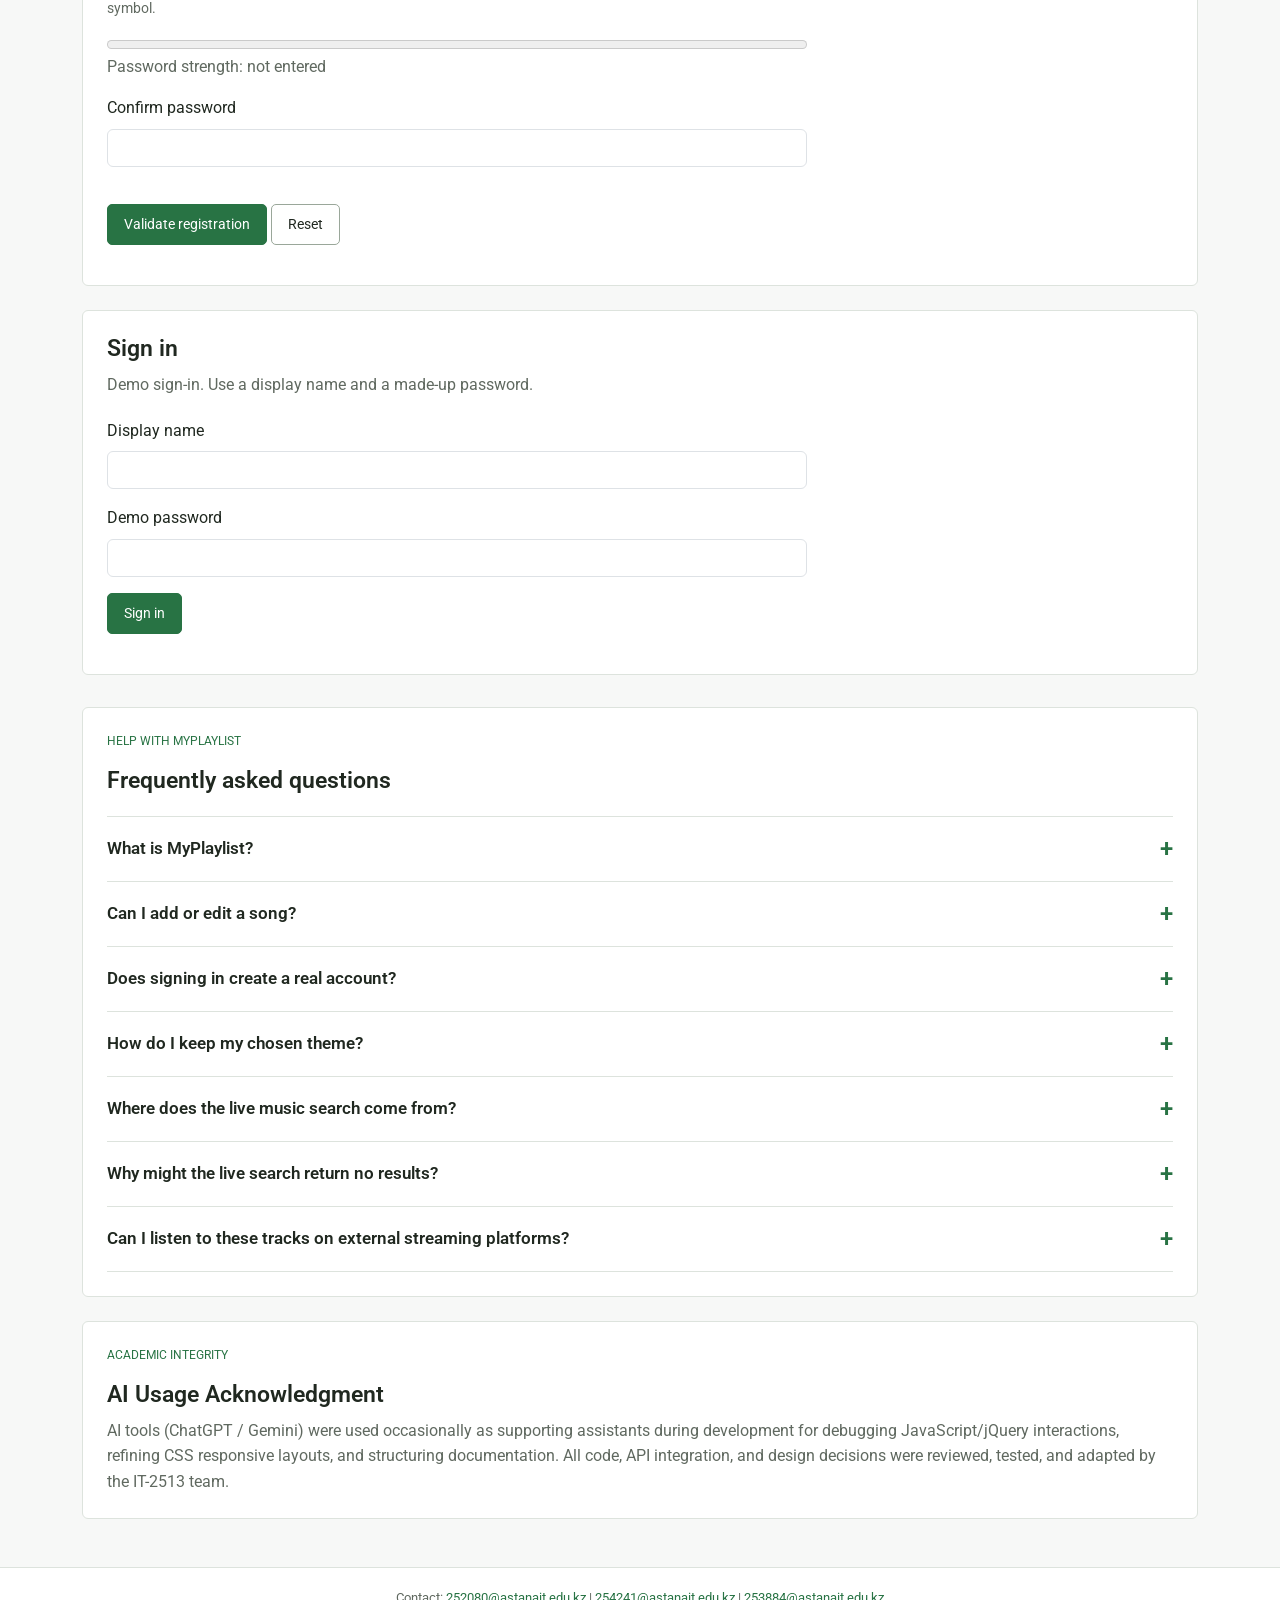
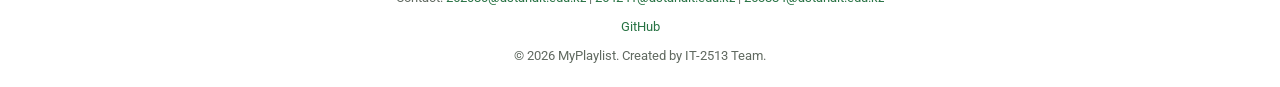
==== commit 8469bc45: "feat(about): expand FAQ section with storage details." ====
--- a/about.html
+++ b/about.html
@@ -162,6 +162,10 @@
       <h3><button class="faq-question" id="faq-question-6" type="button" aria-expanded="false" aria-controls="faq-answer-6">Why might the live search return no results?<span class="faq-indicator" aria-hidden="true">+</span></button></h3>
       <div class="faq-answer" id="faq-answer-6" role="region" aria-labelledby="faq-question-6"><p>The catalog may not include that artist or title in the selected storefront. Try a shorter title or the artist name. If the service is unavailable, a message and Try again button appear; the local playlist still works.</p></div>
     </article>
+      <article class="faq-item">
+      <h3><button class="faq-question" id="faq-question-7" type="button" aria-expanded="false" aria-controls="faq-answer-7">Can I listen to these tracks on external streaming platforms?<span class="faq-indicator" aria-hidden="true">+</span></button></h3>
+      <div class="faq-answer" id="faq-answer-7" role="region" aria-labelledby="faq-question-7"><p>Yes. Every song in our curated playlist includes a direct listening link to YouTube, and the catalog search allows you to open tracks directly in Apple Music.</p></div>
+    </article>
   </div>
 </section>
             <section class="panel section mt-4" id="ai-credit">
